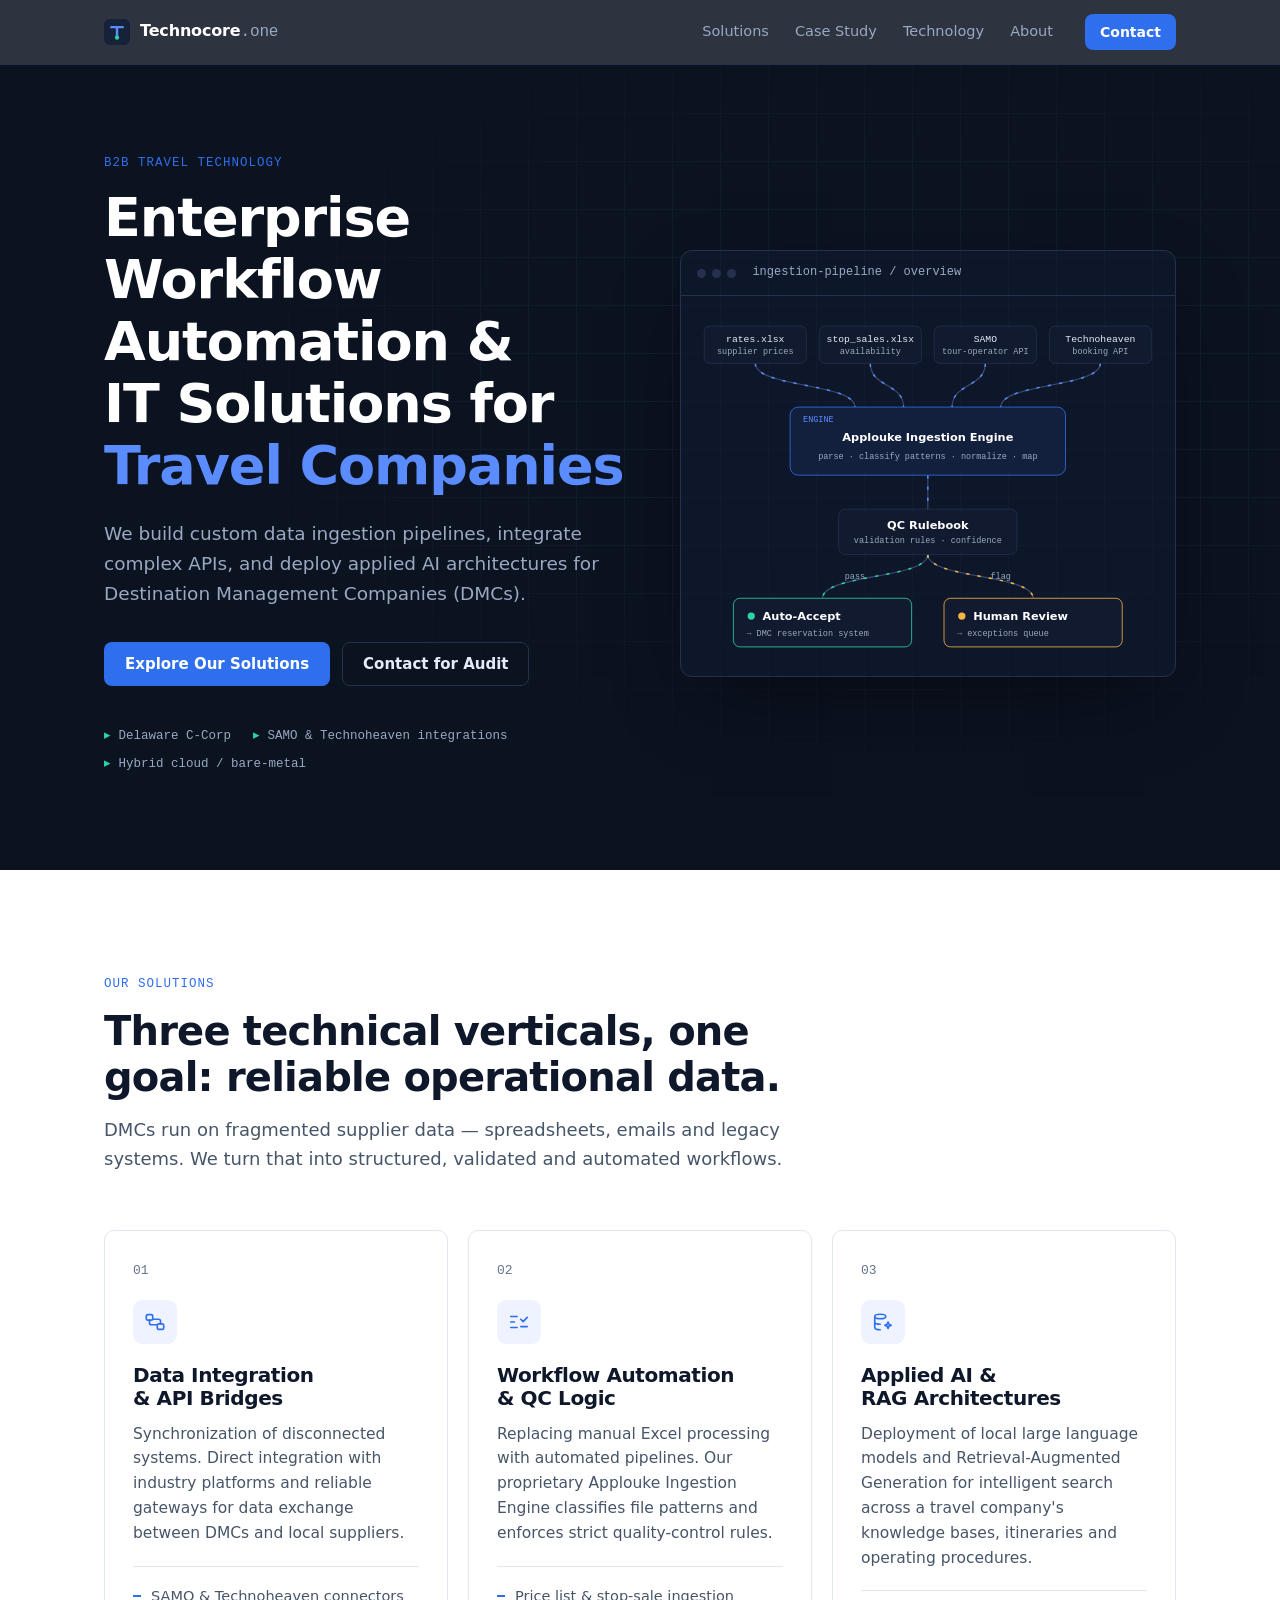
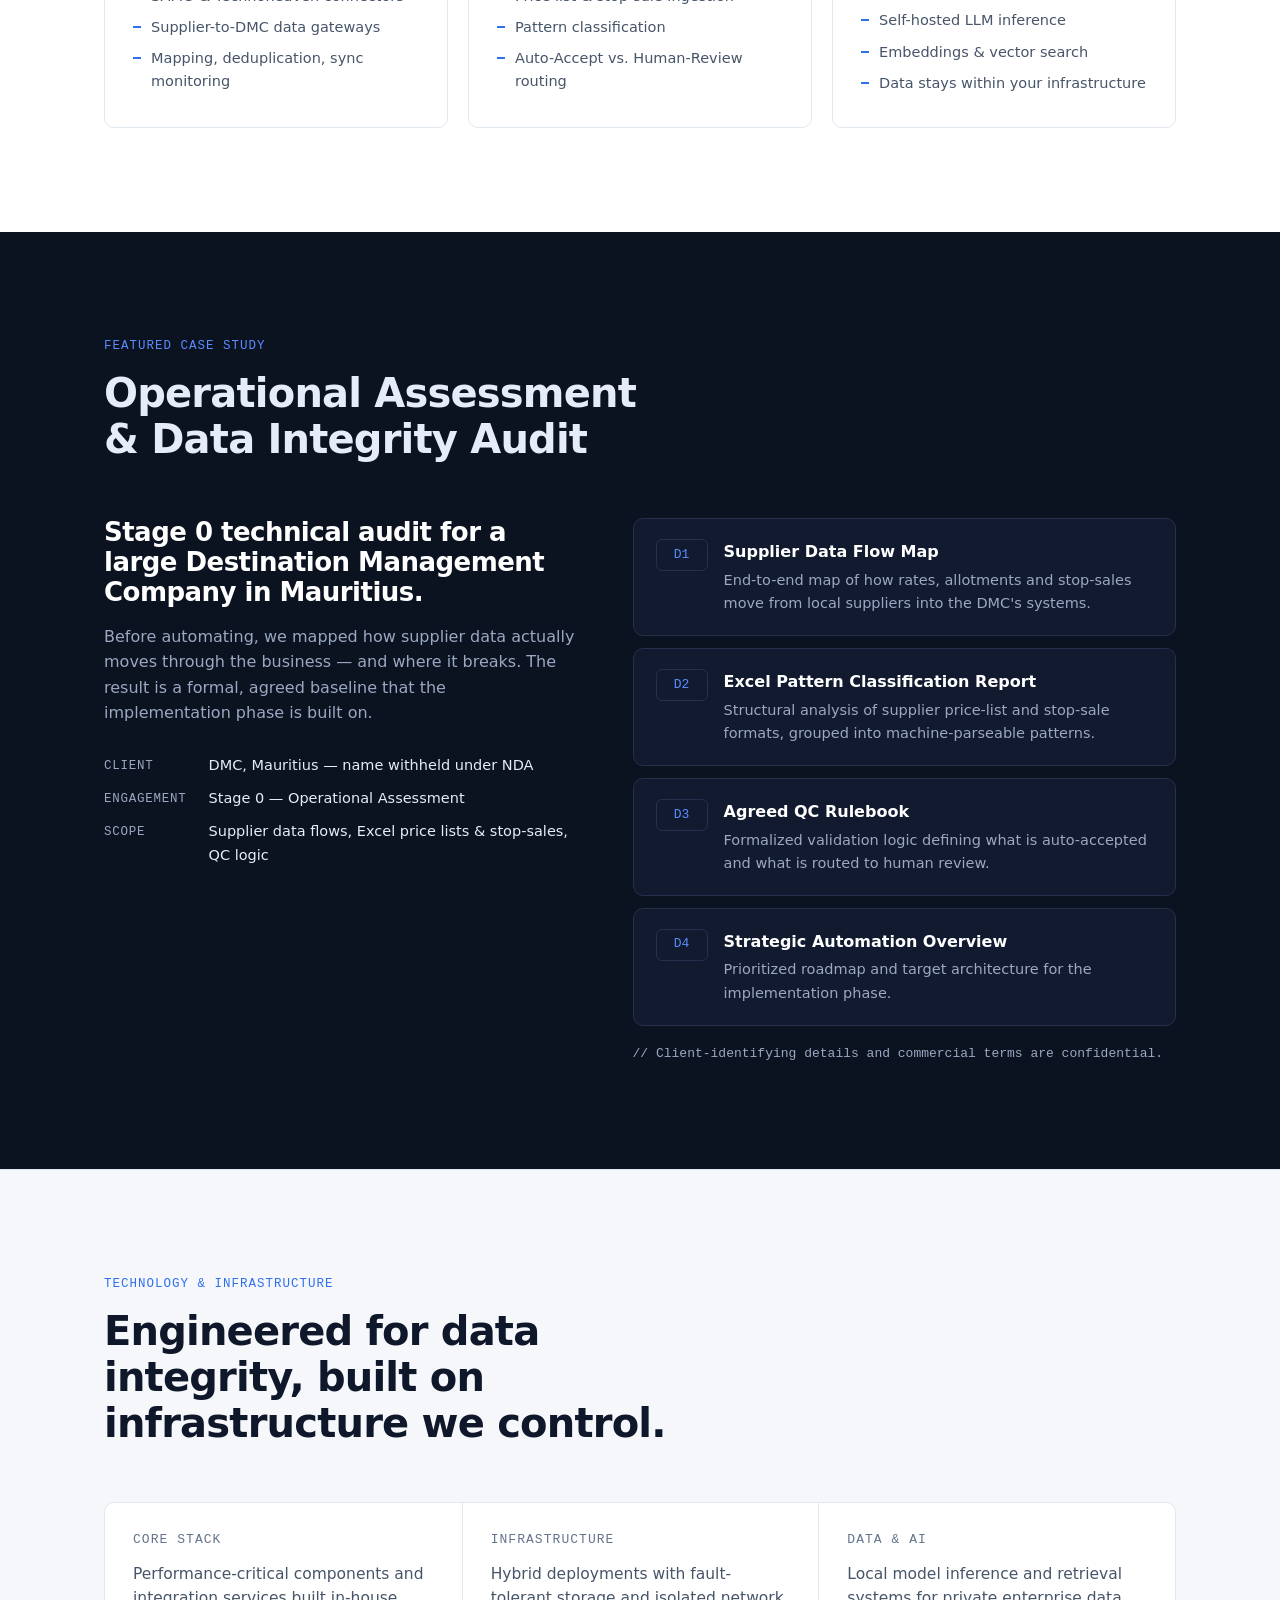
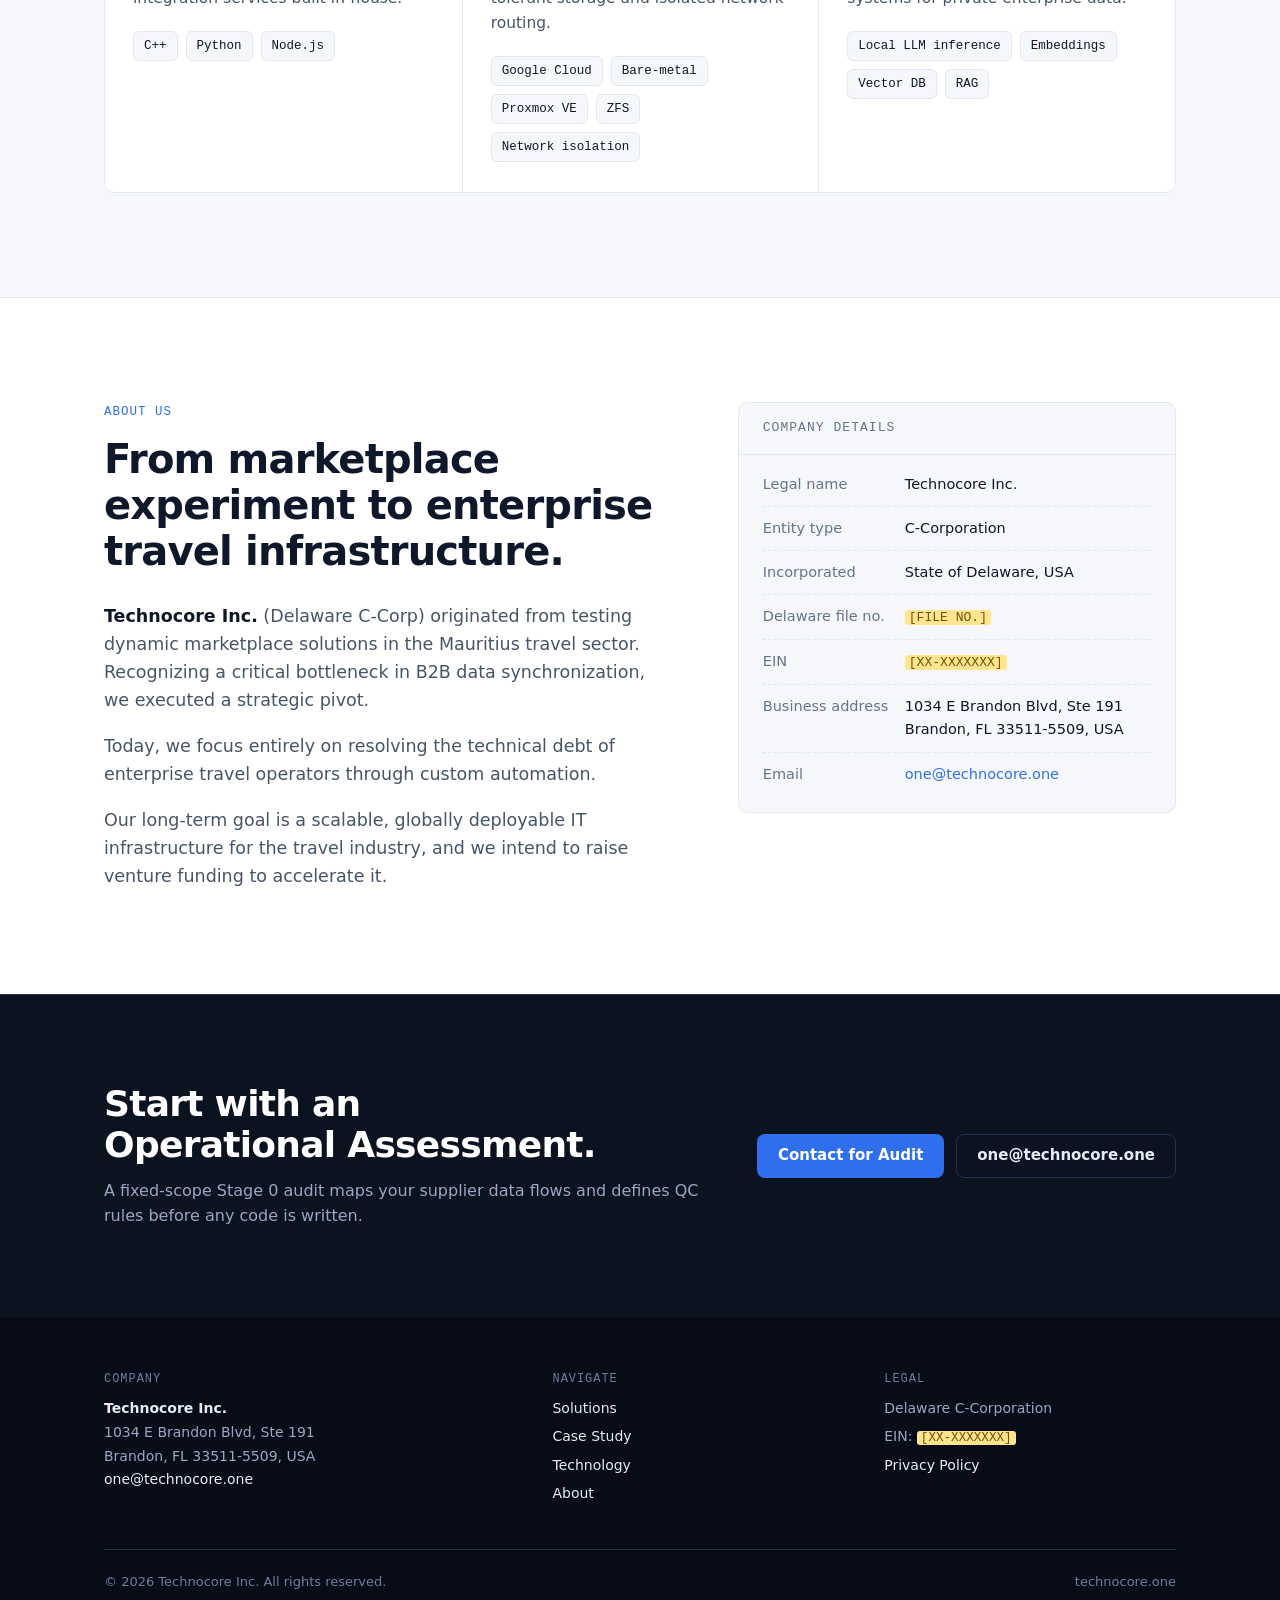
==== index.html @ 54db0563 "Initial static site for technocore.one One-page B2B landing (hero, solutions, case study, technology" ====
<!doctype html>
<html lang="en">
<head>
  <meta charset="utf-8">
  <meta name="viewport" content="width=device-width, initial-scale=1">
  <title>Technocore — Workflow Automation &amp; IT Solutions for Travel Companies</title>
  <meta name="description" content="Technocore Inc. builds data ingestion pipelines, API integrations and applied AI systems for Destination Management Companies (DMCs).">
  <link rel="canonical" href="https://technocore.one/">
  <link rel="icon" href="favicon.svg" type="image/svg+xml">
  <meta name="theme-color" content="#0B1220">
  <meta property="og:type" content="website">
  <meta property="og:url" content="https://technocore.one/">
  <meta property="og:title" content="Technocore — Workflow Automation & IT Solutions for Travel Companies">
  <meta property="og:description" content="Data ingestion pipelines, API integrations and applied AI for Destination Management Companies.">
  <link rel="stylesheet" href="styles.css">
  <script type="application/ld+json">
  {
    "@context": "https://schema.org",
    "@type": "Organization",
    "name": "Technocore Inc.",
    "url": "https://technocore.one/",
    "email": "one@technocore.one",
    "description": "Enterprise workflow automation and IT solutions for travel companies.",
    "address": {
      "@type": "PostalAddress",
      "streetAddress": "1034 E Brandon Blvd, Ste 191",
      "addressLocality": "Brandon",
      "addressRegion": "FL",
      "postalCode": "33511-5509",
      "addressCountry": "US"
    }
  }
  </script>
</head>
<body>

<header class="site-header">
  <div class="wrap">
    <a class="brand" href="#top" aria-label="Technocore — home">
      <svg viewBox="0 0 32 32" aria-hidden="true"><rect width="32" height="32" rx="7" fill="#16213A"/><path d="M9 10h14M16 10v13" stroke="#5B8CFF" stroke-width="3" stroke-linecap="round"/><circle cx="16" cy="23" r="2.6" fill="#2BD4A4"/></svg>
      <b>Technocore<span>.one</span></b>
    </a>
    <nav class="nav" aria-label="Primary">
      <a href="#solutions">Solutions</a>
      <a href="#case-study">Case Study</a>
      <a href="#technology">Technology</a>
      <a href="#about">About</a>
    </nav>
    <a class="btn btn--primary btn--sm" href="#contact">Contact</a>
  </div>
</header>

<main id="top">

  <!-- 1. Hero -->
  <section class="hero">
    <div class="wrap">
      <div>
        <div class="eyebrow">B2B Travel Technology</div>
        <h1>Enterprise Workflow Automation &amp; IT&nbsp;Solutions for <em>Travel&nbsp;Companies</em></h1>
        <p class="lead">We build custom data ingestion pipelines, integrate complex APIs, and deploy applied AI architectures for Destination Management Companies (DMCs).</p>
        <div class="actions">
          <a class="btn btn--primary" href="#solutions">Explore Our Solutions</a>
          <a class="btn btn--ghost" href="#contact">Contact for Audit</a>
        </div>
        <div class="meta">
          <span>Delaware C-Corp</span>
          <span>SAMO &amp; Technoheaven integrations</span>
          <span>Hybrid cloud / bare-metal</span>
        </div>
      </div>

      <div class="visual panel">
        <div class="panel-bar"><i></i><i></i><i></i><span>ingestion-pipeline / overview</span></div>
        <svg class="flow" viewBox="0 0 560 420" role="img" aria-labelledby="flow-title flow-desc">
          <title id="flow-title">Data ingestion pipeline</title>
          <desc id="flow-desc">Supplier Excel files and tour-operator APIs flow into the Applouke Ingestion Engine, then through a QC rulebook that routes each record either to automatic acceptance or to human review.</desc>

          <!-- edges -->
          <g>
            <path class="edge" d="M67 56 C67 86 190 80 190 110"/>
            <path class="edge" d="M209 56 C209 86 250 80 250 110"/>
            <path class="edge" d="M351 56 C351 86 310 80 310 110"/>
            <path class="edge" d="M493 56 C493 86 370 80 370 110"/>
            <path class="edge" d="M280 194 L280 236"/>
            <path class="edge" d="M280 292 C280 322 150 316 150 346"/>
            <path class="edge" d="M280 292 C280 322 410 316 410 346"/>
          </g>
          <g aria-hidden="true">
            <path class="pulse pulse--in" d="M67 56 C67 86 190 80 190 110"/>
            <path class="pulse pulse--in" d="M209 56 C209 86 250 80 250 110"/>
            <path class="pulse pulse--in" d="M351 56 C351 86 310 80 310 110"/>
            <path class="pulse pulse--in" d="M493 56 C493 86 370 80 370 110"/>
            <path class="pulse pulse--in" d="M280 194 L280 236"/>
            <path class="pulse pulse--ok" d="M280 292 C280 322 150 316 150 346"/>
            <path class="pulse pulse--warn" d="M280 292 C280 322 410 316 410 346"/>
          </g>

          <!-- sources -->
          <g>
            <rect class="node" x="4" y="10" width="126" height="46" rx="7"/>
            <text class="lbl" x="67" y="30" text-anchor="middle">rates.xlsx</text>
            <text class="sub" x="67" y="45" text-anchor="middle">supplier prices</text>

            <rect class="node" x="146" y="10" width="126" height="46" rx="7"/>
            <text class="lbl" x="209" y="30" text-anchor="middle">stop_sales.xlsx</text>
            <text class="sub" x="209" y="45" text-anchor="middle">availability</text>

            <rect class="node" x="288" y="10" width="126" height="46" rx="7"/>
            <text class="lbl" x="351" y="30" text-anchor="middle">SAMO</text>
            <text class="sub" x="351" y="45" text-anchor="middle">tour-operator API</text>

            <rect class="node" x="430" y="10" width="126" height="46" rx="7"/>
            <text class="lbl" x="493" y="30" text-anchor="middle">Technoheaven</text>
            <text class="sub" x="493" y="45" text-anchor="middle">booking API</text>
          </g>

          <!-- engine -->
          <rect class="node node--core" x="110" y="110" width="340" height="84" rx="10"/>
          <text class="sub" x="126" y="128" fill="#5B8CFF" style="fill:#5B8CFF">ENGINE</text>
          <text class="ttl" x="280" y="152" text-anchor="middle">Applouke Ingestion Engine</text>
          <text class="sub" x="280" y="174" text-anchor="middle">parse · classify patterns · normalize · map</text>

          <!-- QC -->
          <rect class="node" x="170" y="236" width="220" height="56" rx="8"/>
          <text class="ttl" x="280" y="260" text-anchor="middle">QC Rulebook</text>
          <text class="sub" x="280" y="278" text-anchor="middle">validation rules · confidence</text>

          <text class="sub" x="190" y="322" text-anchor="middle">pass</text>
          <text class="sub" x="370" y="322" text-anchor="middle">flag</text>

          <!-- outcomes -->
          <rect class="node" x="40" y="346" width="220" height="60" rx="8" style="stroke:#2BD4A4"/>
          <circle cx="62" cy="368" r="4.5" fill="#2BD4A4"/>
          <text class="ttl" x="76" y="373">Auto-Accept</text>
          <text class="sub" x="56" y="393">→ DMC reservation system</text>

          <rect class="node" x="300" y="346" width="220" height="60" rx="8" style="stroke:#F5B544"/>
          <circle cx="322" cy="368" r="4.5" fill="#F5B544"/>
          <text class="ttl" x="336" y="373">Human Review</text>
          <text class="sub" x="316" y="393">→ exceptions queue</text>
        </svg>
      </div>
    </div>
  </section>

  <!-- 2. Solutions -->
  <section class="section" id="solutions">
    <div class="wrap">
      <div class="section-head">
        <div class="eyebrow">Our Solutions</div>
        <h2>Three technical verticals, one goal: reliable operational data.</h2>
        <p>DMCs run on fragmented supplier data — spreadsheets, emails and legacy systems. We turn that into structured, validated and automated workflows.</p>
      </div>

      <div class="cards">
        <article class="card">
          <div class="num">01</div>
          <div class="icon" aria-hidden="true">
            <svg viewBox="0 0 24 24" fill="none" stroke="currentColor" stroke-width="1.8" stroke-linecap="round" stroke-linejoin="round"><rect x="2.5" y="4" width="7" height="6" rx="1.5"/><rect x="14.5" y="14" width="7" height="6" rx="1.5"/><path d="M6 10v3a2 2 0 0 0 2 2h6.5M18 14v-3a2 2 0 0 0-2-2H9.5"/></svg>
          </div>
          <h3>Data Integration &amp; API Bridges</h3>
          <p>Synchronization of disconnected systems. Direct integration with industry platforms and reliable gateways for data exchange between DMCs and local suppliers.</p>
          <ul>
            <li>SAMO &amp; Technoheaven connectors</li>
            <li>Supplier-to-DMC data gateways</li>
            <li>Mapping, deduplication, sync monitoring</li>
          </ul>
        </article>

        <article class="card">
          <div class="num">02</div>
          <div class="icon" aria-hidden="true">
            <svg viewBox="0 0 24 24" fill="none" stroke="currentColor" stroke-width="1.8" stroke-linecap="round" stroke-linejoin="round"><path d="M3 6h7M3 12h4M3 18h7"/><path d="M14 9l2.5 2.5L21 7"/><path d="M14 17h7"/></svg>
          </div>
          <h3>Workflow Automation &amp; QC Logic</h3>
          <p>Replacing manual Excel processing with automated pipelines. Our proprietary Applouke Ingestion Engine classifies file patterns and enforces strict quality-control rules.</p>
          <ul>
            <li>Price list &amp; stop-sale ingestion</li>
            <li>Pattern classification</li>
            <li>Auto-Accept vs. Human-Review routing</li>
          </ul>
        </article>

        <article class="card">
          <div class="num">03</div>
          <div class="icon" aria-hidden="true">
            <svg viewBox="0 0 24 24" fill="none" stroke="currentColor" stroke-width="1.8" stroke-linecap="round" stroke-linejoin="round"><ellipse cx="9" cy="6" rx="6" ry="2.5"/><path d="M3 6v6c0 1.4 2.7 2.5 6 2.5M3 12v6c0 1.4 2.7 2.5 6 2.5"/><path d="M17.5 12l1 2.5 2.5 1-2.5 1-1 2.5-1-2.5-2.5-1 2.5-1z"/></svg>
          </div>
          <h3>Applied AI &amp; RAG Architectures</h3>
          <p>Deployment of local large language models and Retrieval-Augmented Generation for intelligent search across a travel company's knowledge bases, itineraries and operating procedures.</p>
          <ul>
            <li>Self-hosted LLM inference</li>
            <li>Embeddings &amp; vector search</li>
            <li>Data stays within your infrastructure</li>
          </ul>
        </article>
      </div>
    </div>
  </section>

  <!-- 3. Case study -->
  <section class="section section--dark" id="case-study">
    <div class="wrap">
      <div class="section-head">
        <div class="eyebrow">Featured Case Study</div>
        <h2>Operational Assessment &amp; Data Integrity Audit</h2>
      </div>

      <div class="case">
        <div class="context">
          <h3>Stage 0 technical audit for a large Destination Management Company in Mauritius.</h3>
          <p>Before automating, we mapped how supplier data actually moves through the business — and where it breaks. The result is a formal, agreed baseline that the implementation phase is built on.</p>
          <dl class="facts">
            <dt>Client</dt><dd>DMC, Mauritius — name withheld under NDA</dd>
            <dt>Engagement</dt><dd>Stage 0 — Operational Assessment</dd>
            <dt>Scope</dt><dd>Supplier data flows, Excel price lists &amp; stop-sales, QC logic</dd>
          </dl>
        </div>

        <div>
          <ol class="deliverables">
            <li>
              <div class="id">D1</div>
              <strong>Supplier Data Flow Map</strong>
              <span>End-to-end map of how rates, allotments and stop-sales move from local suppliers into the DMC's systems.</span>
            </li>
            <li>
              <div class="id">D2</div>
              <strong>Excel Pattern Classification Report</strong>
              <span>Structural analysis of supplier price-list and stop-sale formats, grouped into machine-parseable patterns.</span>
            </li>
            <li>
              <div class="id">D3</div>
              <strong>Agreed QC Rulebook</strong>
              <span>Formalized validation logic defining what is auto-accepted and what is routed to human review.</span>
            </li>
            <li>
              <div class="id">D4</div>
              <strong>Strategic Automation Overview</strong>
              <span>Prioritized roadmap and target architecture for the implementation phase.</span>
            </li>
          </ol>
          <p class="case-note">// Client-identifying details and commercial terms are confidential.</p>
        </div>
      </div>
    </div>
  </section>

  <!-- 4. Technology -->
  <section class="section section--alt" id="technology">
    <div class="wrap">
      <div class="section-head">
        <div class="eyebrow">Technology &amp; Infrastructure</div>
        <h2>Engineered for data integrity, built on infrastructure we control.</h2>
      </div>

      <div class="stack">
        <div>
          <h3>Core Stack</h3>
          <p>Performance-critical components and integration services built in-house.</p>
          <div class="chips"><span class="chip">C++</span><span class="chip">Python</span><span class="chip">Node.js</span></div>
        </div>
        <div>
          <h3>Infrastructure</h3>
          <p>Hybrid deployments with fault-tolerant storage and isolated network routing.</p>
          <div class="chips"><span class="chip">Google Cloud</span><span class="chip">Bare-metal</span><span class="chip">Proxmox VE</span><span class="chip">ZFS</span><span class="chip">Network isolation</span></div>
        </div>
        <div>
          <h3>Data &amp; AI</h3>
          <p>Local model inference and retrieval systems for private enterprise data.</p>
          <div class="chips"><span class="chip">Local LLM inference</span><span class="chip">Embeddings</span><span class="chip">Vector DB</span><span class="chip">RAG</span></div>
        </div>
      </div>
    </div>
  </section>

  <!-- 5. About -->
  <section class="section" id="about">
    <div class="wrap about">
      <div class="text">
        <div class="eyebrow">About Us</div>
        <h2 style="font-size:clamp(28px,3.4vw,40px);margin-bottom:28px">From marketplace experiment to enterprise travel infrastructure.</h2>
        <p><strong>Technocore Inc.</strong> (Delaware C-Corp) originated from testing dynamic marketplace solutions in the Mauritius travel sector. Recognizing a critical bottleneck in B2B data synchronization, we executed a strategic pivot.</p>
        <p>Today, we focus entirely on resolving the technical debt of enterprise travel operators through custom automation.</p>
        <p>Our long-term goal is a scalable, globally deployable IT infrastructure for the travel industry, and we intend to raise venture funding to accelerate it.</p>
      </div>

      <aside class="entity" aria-label="Company details">
        <h3>Company details</h3>
        <dl>
          <div><dt>Legal name</dt><dd>Technocore Inc.</dd></div>
          <div><dt>Entity type</dt><dd>C-Corporation</dd></div>
          <div><dt>Incorporated</dt><dd>State of Delaware, USA</dd></div>
          <!-- TODO: fill in real values before publishing -->
          <div><dt>Delaware file no.</dt><dd><span class="todo">[FILE&nbsp;NO.]</span></dd></div>
          <div><dt>EIN</dt><dd><span class="todo">[XX-XXXXXXX]</span></dd></div>
          <div><dt>Business address</dt><dd>1034 E Brandon Blvd, Ste 191<br>Brandon, FL 33511-5509, USA</dd></div>
          <div><dt>Email</dt><dd><a href="mailto:one@technocore.one">one@technocore.one</a></dd></div>
        </dl>
      </aside>
    </div>
  </section>

  <!-- Contact -->
  <section class="contact" id="contact">
    <div class="wrap">
      <div>
        <h2>Start with an Operational Assessment.</h2>
        <p>A fixed-scope Stage 0 audit maps your supplier data flows and defines QC rules before any code is written.</p>
      </div>
      <div class="actions">
        <a class="btn btn--primary" href="mailto:one@technocore.one?subject=Operational%20Assessment%20Request">Contact for Audit</a>
        <a class="btn btn--ghost" href="mailto:one@technocore.one">one@technocore.one</a>
      </div>
    </div>
  </section>
</main>

<footer class="site-footer">
  <div class="wrap">
    <div class="grid">
      <div>
        <h4>Company</h4>
        <address>
          <strong>Technocore Inc.</strong><br>
          1034 E Brandon Blvd, Ste 191<br>
          Brandon, FL 33511-5509, USA<br>
          <a href="mailto:one@technocore.one">one@technocore.one</a>
        </address>
      </div>
      <div>
        <h4>Navigate</h4>
        <ul>
          <li><a href="#solutions">Solutions</a></li>
          <li><a href="#case-study">Case Study</a></li>
          <li><a href="#technology">Technology</a></li>
          <li><a href="#about">About</a></li>
        </ul>
      </div>
      <div>
        <h4>Legal</h4>
        <ul>
          <li>Delaware C-Corporation</li>
          <li>EIN: <span class="todo">[XX-XXXXXXX]</span></li>
          <li><a href="privacy.html">Privacy Policy</a></li>
        </ul>
      </div>
    </div>
    <div class="legal">
      <span>© 2026 Technocore Inc. All rights reserved.</span>
      <span>technocore.one</span>
    </div>
  </div>
</footer>

</body>
</html>
---- styles.css ----
/* Technocore — static landing styles. No external dependencies. */

:root {
  --ink: #0B1220;
  --ink-2: #111A2E;
  --ink-3: #1A2540;
  --line-dark: #24304D;
  --text: #0F172A;
  --text-2: #475569;
  --text-3: #64748B;
  --text-inv: #E6ECF7;
  --text-inv-2: #9AA8C2;
  --bg: #FFFFFF;
  --bg-2: #F5F7FB;
  --line: #E2E8F0;
  --accent: #2F6FED;
  --accent-2: #5B8CFF;
  --ok: #2BD4A4;
  --warn: #F5B544;

  --sans: Inter, ui-sans-serif, system-ui, -apple-system, "Segoe UI", Roboto, "Helvetica Neue", Arial, sans-serif;
  --mono: ui-monospace, "SF Mono", "JetBrains Mono", Menlo, Consolas, "Liberation Mono", monospace;

  --wrap: 1120px;
  --gutter: 24px;
  --radius: 10px;
}

*, *::before, *::after { box-sizing: border-box; }
html { scroll-behavior: smooth; -webkit-text-size-adjust: 100%; }
body {
  margin: 0;
  font-family: var(--sans);
  font-size: 16px;
  line-height: 1.6;
  color: var(--text);
  background: var(--bg);
  -webkit-font-smoothing: antialiased;
}
img, svg { display: block; max-width: 100%; }
a { color: var(--accent); text-decoration: none; }
a:hover { text-decoration: underline; }
h1, h2, h3 { line-height: 1.15; margin: 0; letter-spacing: -0.02em; text-wrap: balance; }
p { margin: 0; }
:focus-visible { outline: 2px solid var(--accent-2); outline-offset: 3px; border-radius: 4px; }

.wrap { max-width: var(--wrap); margin: 0 auto; padding: 0 var(--gutter); }
section[id] { scroll-margin-top: 72px; }

.eyebrow {
  font-family: var(--mono);
  font-size: 12.5px;
  letter-spacing: 0.08em;
  text-transform: uppercase;
  color: var(--accent);
  margin-bottom: 14px;
}
.section { padding: 104px 0; }
.section--alt { background: var(--bg-2); border-top: 1px solid var(--line); border-bottom: 1px solid var(--line); }
.section--dark { background: var(--ink); color: var(--text-inv); }
.section--dark .eyebrow { color: var(--accent-2); }
.section-head { max-width: 720px; margin-bottom: 56px; }
.section-head h2 { font-size: clamp(28px, 3.4vw, 40px); }
.section-head p { margin-top: 16px; font-size: 18px; color: var(--text-2); }
.section--dark .section-head p { color: var(--text-inv-2); }

/* ---------- Header ---------- */
.site-header {
  position: sticky; top: 0; z-index: 50;
  background: rgba(11, 18, 32, 0.86);
  backdrop-filter: saturate(140%) blur(10px);
  -webkit-backdrop-filter: saturate(140%) blur(10px);
  border-bottom: 1px solid var(--line-dark);
}
.site-header .wrap { display: flex; align-items: center; gap: 32px; height: 64px; }
.brand { display: flex; align-items: center; gap: 10px; color: #fff; font-weight: 650; letter-spacing: -0.01em; }
.brand:hover { text-decoration: none; }
.brand svg { width: 26px; height: 26px; }
.brand b { font-weight: 650; }
.brand span { font-family: var(--mono); font-weight: 500; color: var(--text-inv-2); }
.nav { display: flex; gap: 26px; margin-left: auto; }
.nav a { color: var(--text-inv-2); font-size: 14.5px; }
.nav a:hover { color: #fff; text-decoration: none; }

.btn {
  display: inline-flex; align-items: center; justify-content: center; gap: 8px;
  height: 44px; padding: 0 20px;
  font: 600 15px/1 var(--sans);
  border-radius: 8px; border: 1px solid transparent;
  cursor: pointer; white-space: nowrap;
  transition: background-color .15s, border-color .15s, color .15s;
}
.btn:hover { text-decoration: none; }
.btn--primary { background: var(--accent); color: #fff; }
.btn--primary:hover { background: #255DD0; }
.btn--ghost { border-color: var(--line-dark); color: var(--text-inv); }
.btn--ghost:hover { border-color: var(--accent-2); color: #fff; }
.btn--sm { height: 36px; padding: 0 14px; font-size: 14px; }

/* ---------- Hero ---------- */
.hero {
  position: relative; overflow: hidden;
  background: var(--ink); color: var(--text-inv);
  padding: 88px 0 96px;
}
.hero::before {
  content: ""; position: absolute; inset: 0; pointer-events: none;
  background-image:
    linear-gradient(var(--line-dark) 1px, transparent 1px),
    linear-gradient(90deg, var(--line-dark) 1px, transparent 1px);
  background-size: 48px 48px;
  opacity: .35;
  mask-image: radial-gradient(ellipse 80% 70% at 70% 40%, #000 30%, transparent 75%);
  -webkit-mask-image: radial-gradient(ellipse 80% 70% at 70% 40%, #000 30%, transparent 75%);
}
.hero .wrap { position: relative; display: grid; grid-template-columns: 1.05fr 1fr; gap: 56px; align-items: center; }
.hero h1 { font-size: clamp(34px, 4.6vw, 54px); font-weight: 700; color: #fff; }
.hero h1 em { font-style: normal; color: var(--accent-2); }
.hero .lead { margin-top: 22px; font-size: 18.5px; color: var(--text-inv-2); max-width: 560px; }
.hero .actions { display: flex; flex-wrap: wrap; gap: 12px; margin-top: 34px; }
.hero .meta {
  margin-top: 40px; display: flex; flex-wrap: wrap; gap: 8px 22px;
  font-family: var(--mono); font-size: 12.5px; color: var(--text-inv-2);
}
.hero .meta span::before { content: "▸ "; color: var(--ok); }

.flow { width: 100%; height: auto; }
.flow .node { fill: var(--ink-2); stroke: var(--line-dark); }
.flow .node--core { fill: #13203D; stroke: var(--accent); }
.flow .lbl { font-family: var(--mono); font-size: 12px; fill: var(--text-inv); }
.flow .sub { font-family: var(--mono); font-size: 10.5px; fill: var(--text-inv-2); }
.flow .ttl { font-family: var(--sans); font-size: 14px; font-weight: 650; fill: #fff; }
.flow .edge { fill: none; stroke: #3A4A70; stroke-width: 1.5; }
.flow .pulse { fill: none; stroke-width: 1.8; stroke-dasharray: 4 10; animation: flow 1.6s linear infinite; }
.flow .pulse--in { stroke: var(--accent-2); }
.flow .pulse--ok { stroke: var(--ok); }
.flow .pulse--warn { stroke: var(--warn); }
@keyframes flow { to { stroke-dashoffset: -28; } }
@media (prefers-reduced-motion: reduce) {
  html { scroll-behavior: auto; }
  .flow .pulse { animation: none; }
}

/* ---------- Solutions ---------- */
.cards { display: grid; grid-template-columns: repeat(3, 1fr); gap: 20px; }
.card {
  background: var(--bg); border: 1px solid var(--line); border-radius: var(--radius);
  padding: 30px 28px 32px; display: flex; flex-direction: column;
}
.card .num { font-family: var(--mono); font-size: 13px; color: var(--text-3); }
.card .icon {
  width: 44px; height: 44px; border-radius: 9px; margin: 18px 0 20px;
  display: grid; place-items: center; background: #EEF3FF; color: var(--accent);
}
.card .icon svg { width: 22px; height: 22px; }
.card h3 { font-size: 20px; }
.card p { margin-top: 12px; color: var(--text-2); font-size: 15.5px; }
.card ul { list-style: none; margin: 20px 0 0; padding: 18px 0 0; border-top: 1px solid var(--line); display: grid; gap: 8px; }
.card li { font-size: 14.5px; color: var(--text-2); padding-left: 18px; position: relative; }
.card li::before { content: ""; position: absolute; left: 0; top: 10px; width: 8px; height: 2px; background: var(--accent); }

/* ---------- Case study ---------- */
.case { display: grid; grid-template-columns: 1fr 1.15fr; gap: 56px; align-items: start; }
.case .context h3 { font-size: 26px; color: #fff; }
.case .context p { margin-top: 16px; color: var(--text-inv-2); }
.facts { margin: 28px 0 0; display: grid; grid-template-columns: auto 1fr; gap: 10px 22px; font-size: 14.5px; }
.facts dt { font-family: var(--mono); font-size: 12.5px; color: var(--text-inv-2); text-transform: uppercase; letter-spacing: .06em; padding-top: 2px; }
.facts dd { margin: 0; color: var(--text-inv); }
.deliverables { list-style: none; margin: 0; padding: 0; display: grid; gap: 12px; }
.deliverables li {
  display: grid; grid-template-columns: 52px 1fr; gap: 4px 16px;
  background: var(--ink-2); border: 1px solid var(--line-dark); border-radius: var(--radius);
  padding: 20px 22px;
}
.deliverables .id {
  grid-row: span 2; font-family: var(--mono); font-size: 13px; color: var(--accent-2);
  border: 1px solid var(--line-dark); border-radius: 6px; height: 32px; display: grid; place-items: center;
}
.deliverables strong { color: #fff; font-weight: 600; }
.deliverables span { color: var(--text-inv-2); font-size: 14.5px; }
.case-note { margin-top: 18px; font-size: 13px; color: var(--text-inv-2); font-family: var(--mono); }

/* ---------- Technology ---------- */
.stack { display: grid; grid-template-columns: repeat(3, 1fr); gap: 0; border: 1px solid var(--line); border-radius: var(--radius); background: var(--bg); }
.stack > div { padding: 30px 28px; }
.stack > div + div { border-left: 1px solid var(--line); }
.stack h3 { font-size: 13px; font-family: var(--mono); font-weight: 500; text-transform: uppercase; letter-spacing: .08em; color: var(--text-3); }
.stack p { margin-top: 14px; color: var(--text-2); font-size: 15.5px; }
.chips { display: flex; flex-wrap: wrap; gap: 8px; margin-top: 20px; }
.chip {
  font-family: var(--mono); font-size: 12.5px; color: var(--text);
  background: var(--bg-2); border: 1px solid var(--line); border-radius: 6px; padding: 4px 10px;
}

/* ---------- About ---------- */
.about { display: grid; grid-template-columns: 1.3fr 1fr; gap: 64px; align-items: start; }
.about .text p { font-size: 17.5px; color: var(--text-2); }
.about .text p + p { margin-top: 18px; }
.about .text strong { color: var(--text); font-weight: 600; }
.entity { border: 1px solid var(--line); border-radius: var(--radius); background: var(--bg-2); }
.entity h3 { font-size: 13px; font-family: var(--mono); font-weight: 500; text-transform: uppercase; letter-spacing: .08em; color: var(--text-3); padding: 18px 24px; border-bottom: 1px solid var(--line); }
.entity dl { margin: 0; padding: 8px 24px 16px; }
.entity dl > div { display: grid; grid-template-columns: 130px 1fr; gap: 12px; padding: 10px 0; border-bottom: 1px dashed var(--line); font-size: 14.5px; }
.entity dl > div:last-child { border-bottom: 0; }
.entity dt { color: var(--text-3); }
.entity dd { margin: 0; color: var(--text); }

/* ---------- Contact ---------- */
.contact { background: var(--ink); color: var(--text-inv); padding: 88px 0; border-top: 1px solid var(--line-dark); }
.contact .wrap { display: flex; flex-wrap: wrap; align-items: center; justify-content: space-between; gap: 32px; }
.contact h2 { font-size: clamp(26px, 3vw, 36px); color: #fff; max-width: 620px; }
.contact p { margin-top: 12px; color: var(--text-inv-2); max-width: 620px; }
.contact .actions { display: flex; flex-wrap: wrap; gap: 12px; }

/* ---------- Footer ---------- */
.site-footer { background: #070C17; color: var(--text-inv-2); font-size: 14px; padding: 56px 0 40px; }
.site-footer .grid { display: grid; grid-template-columns: 1.4fr 1fr 1fr; gap: 40px; }
.site-footer h4 { margin: 0 0 12px; font: 500 12px/1 var(--mono); text-transform: uppercase; letter-spacing: .08em; color: #6F7E9C; }
.site-footer address { font-style: normal; line-height: 1.7; }
.site-footer address strong { color: var(--text-inv); font-weight: 600; }
.site-footer a { color: var(--text-inv); }
.site-footer ul { list-style: none; margin: 0; padding: 0; display: grid; gap: 6px; }
.site-footer .legal { margin-top: 44px; padding-top: 22px; border-top: 1px solid var(--line-dark); display: flex; flex-wrap: wrap; justify-content: space-between; gap: 12px; font-size: 13px; color: #6F7E9C; }

/* ---------- Prose page (privacy) ---------- */
.prose { max-width: 760px; padding: 72px var(--gutter) 96px; margin: 0 auto; }
.prose h1 { font-size: 36px; }
.prose .updated { margin-top: 10px; color: var(--text-3); font-family: var(--mono); font-size: 13px; }
.prose h2 { font-size: 20px; margin-top: 40px; }
.prose p, .prose li { color: var(--text-2); margin-top: 12px; }
.prose ul { padding-left: 20px; margin: 0; }

/* ---------- Responsive ---------- */
@media (max-width: 960px) {
  .hero .wrap, .case, .about { grid-template-columns: 1fr; gap: 48px; }
  .hero .visual { max-width: 560px; }
  .cards, .stack { grid-template-columns: 1fr; }
  .stack > div + div { border-left: 0; border-top: 1px solid var(--line); }
  .site-footer .grid { grid-template-columns: 1fr 1fr; }
  .site-footer .grid > :first-child { grid-column: 1 / -1; }
}
@media (max-width: 760px) {
  :root { --gutter: 16px; }
  .nav { display: none; }
  .site-header .btn { margin-left: auto; }
  .section { padding: 72px 0; }
  .hero { padding: 56px 0 64px; }
  .section-head { margin-bottom: 36px; }
  .entity dl > div { grid-template-columns: 1fr; gap: 2px; }
  .site-footer .grid { grid-template-columns: 1fr; }
  .facts { grid-template-columns: 1fr; gap: 2px; }
  .facts dd { margin-bottom: 10px; }
}

/* ---------- Hero panel (window chrome around diagram) ---------- */
.panel { background: rgba(17, 26, 46, .7); border: 1px solid var(--line-dark); border-radius: 12px; box-shadow: 0 30px 80px -30px rgba(0,0,0,.6); }
.panel-bar { display: flex; align-items: center; gap: 6px; padding: 12px 16px; border-bottom: 1px solid var(--line-dark); font-family: var(--mono); font-size: 12px; color: var(--text-inv-2); }
.panel-bar i { width: 9px; height: 9px; border-radius: 50%; background: var(--line-dark); }
.panel-bar span { margin-left: 10px; }
.panel .flow { padding: 22px 20px 18px; }

/* Placeholder that must be replaced before publishing — deliberately loud. */
.todo { background: #FFE58F; color: #7A4F00; font-family: var(--mono); font-size: .9em; padding: 0 4px; border-radius: 3px; }
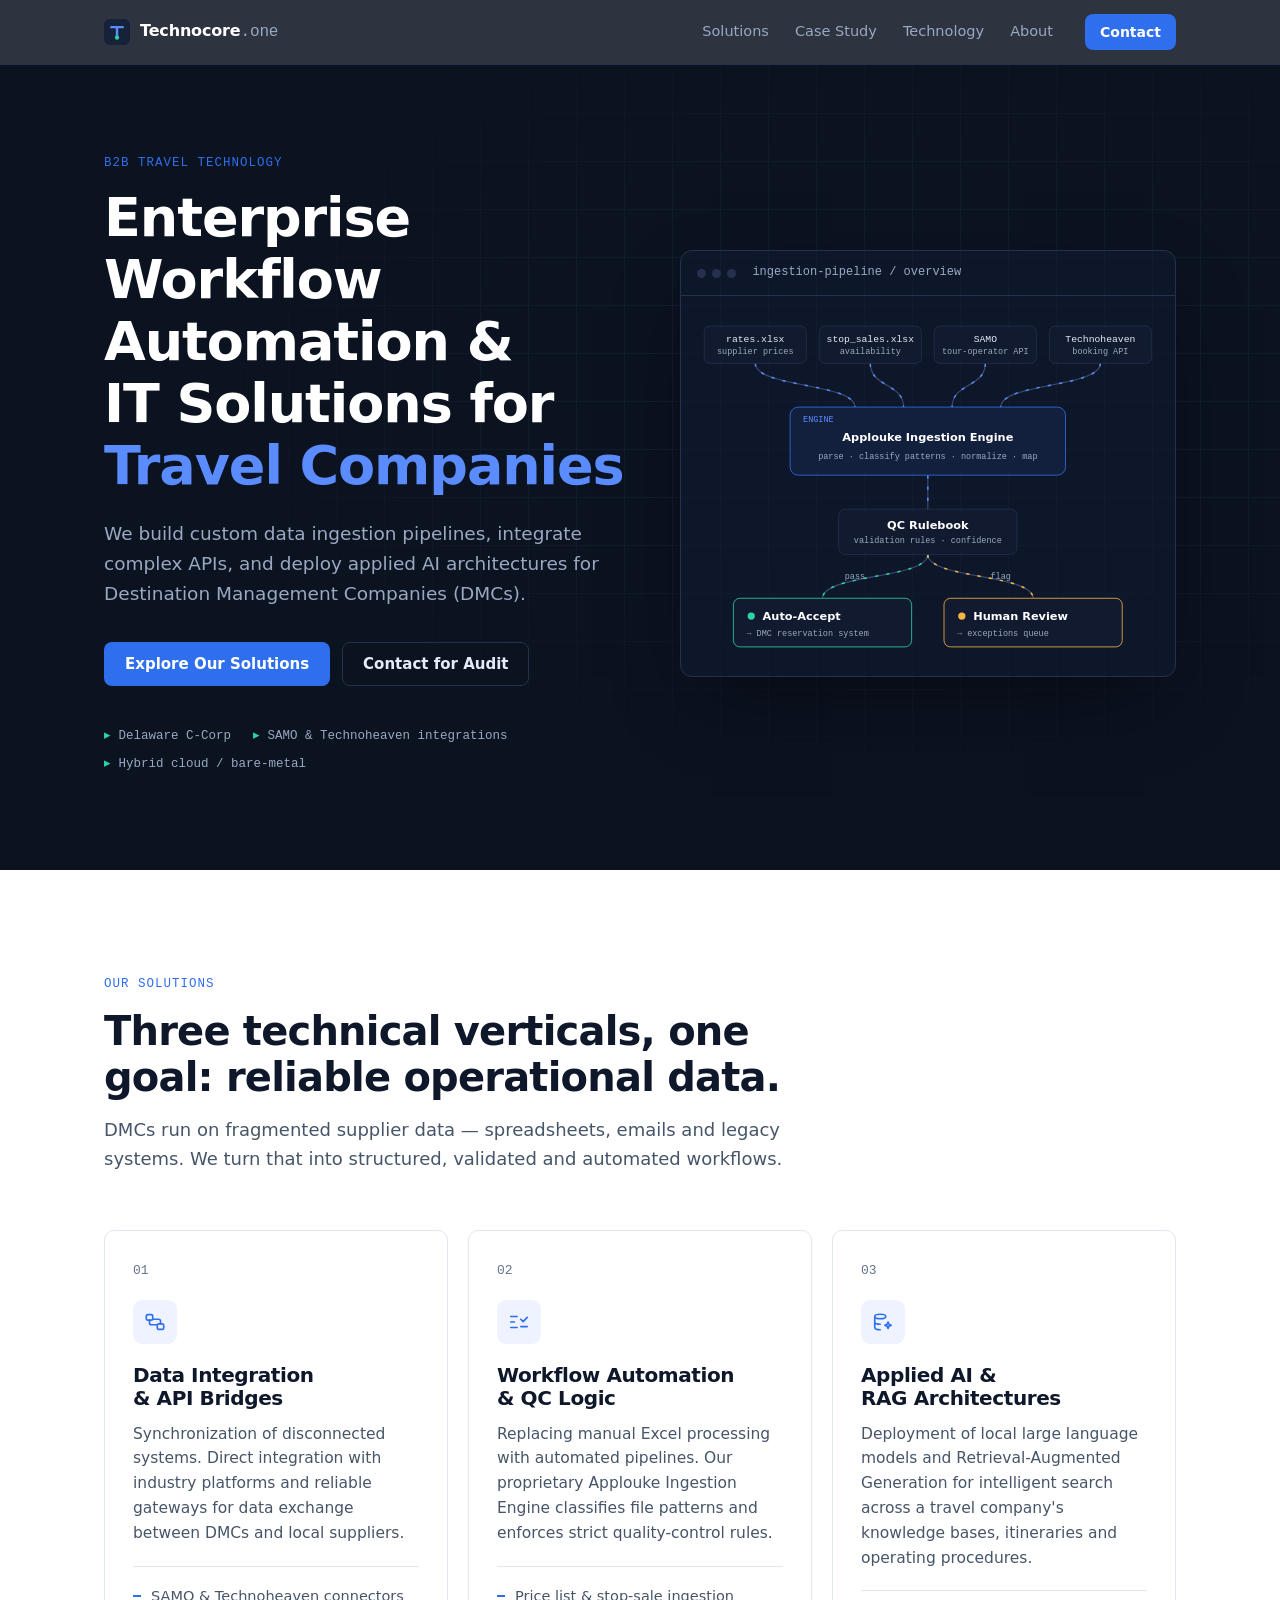
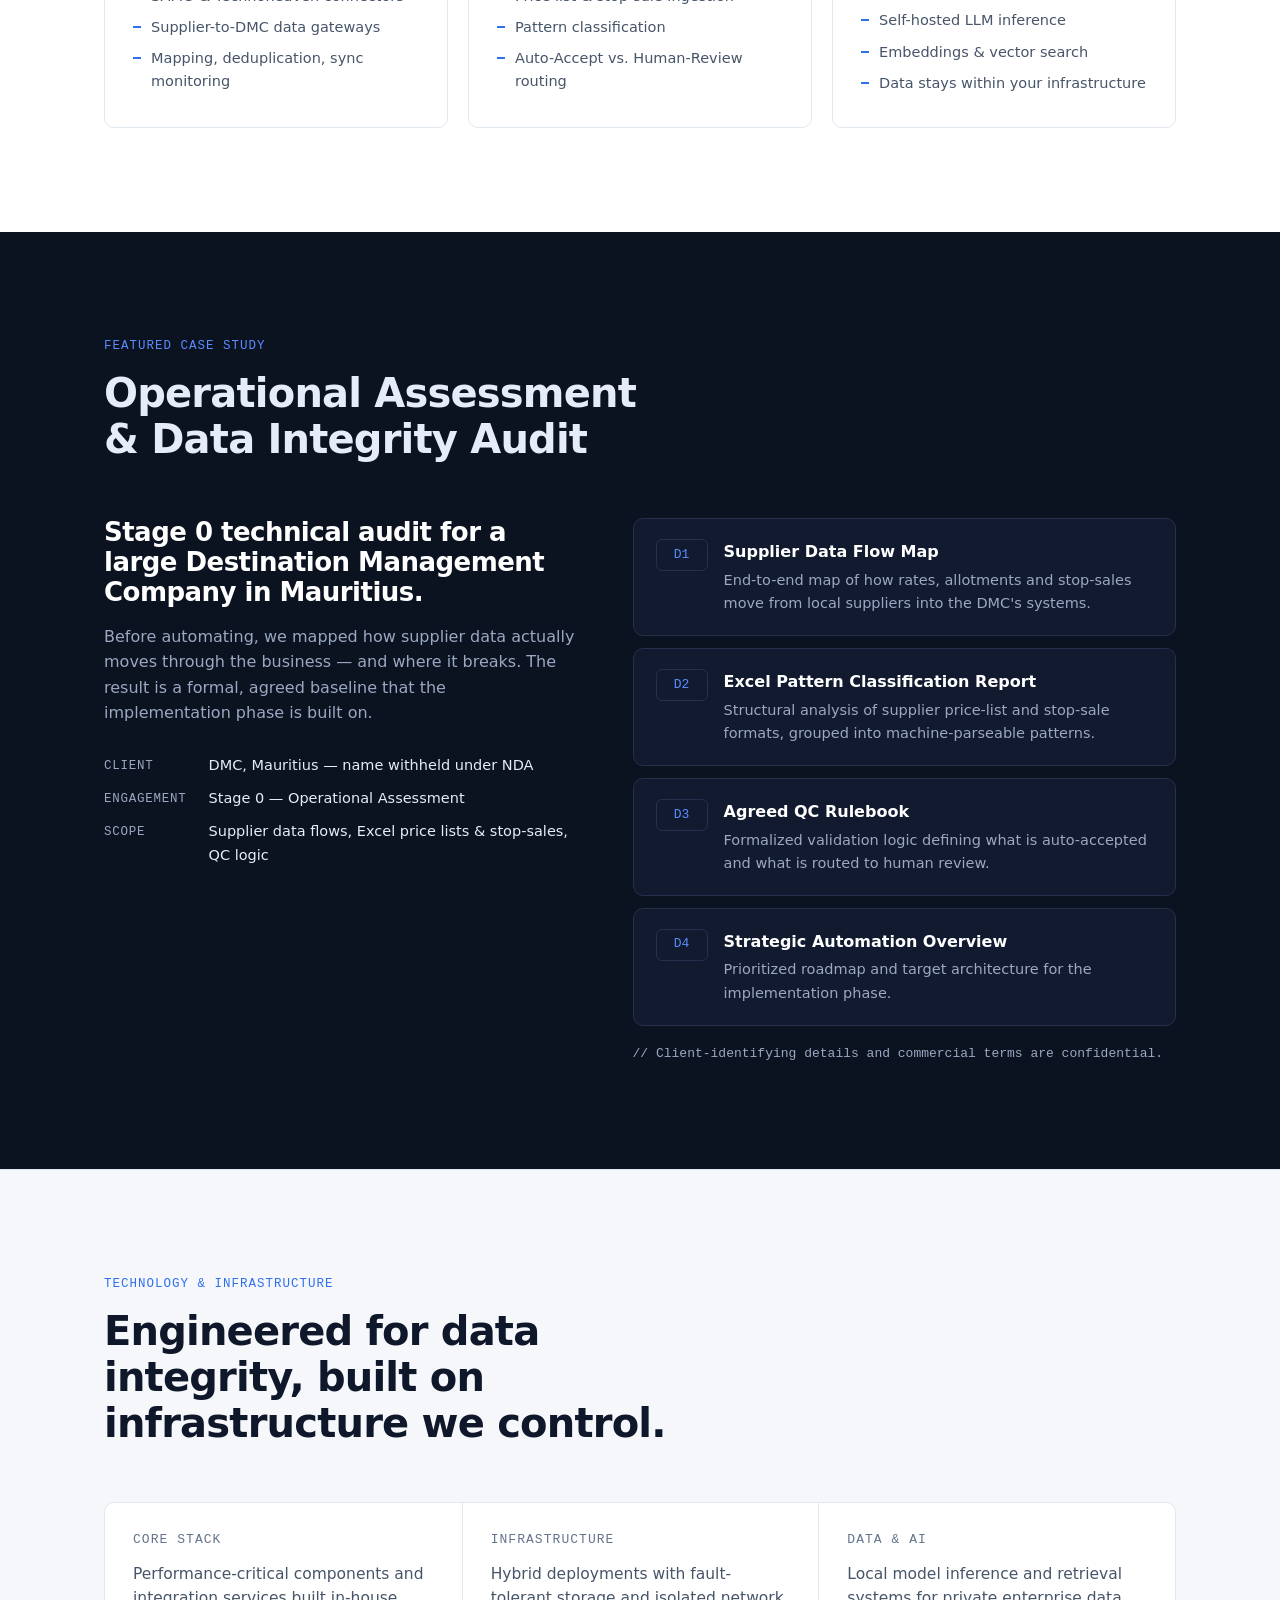
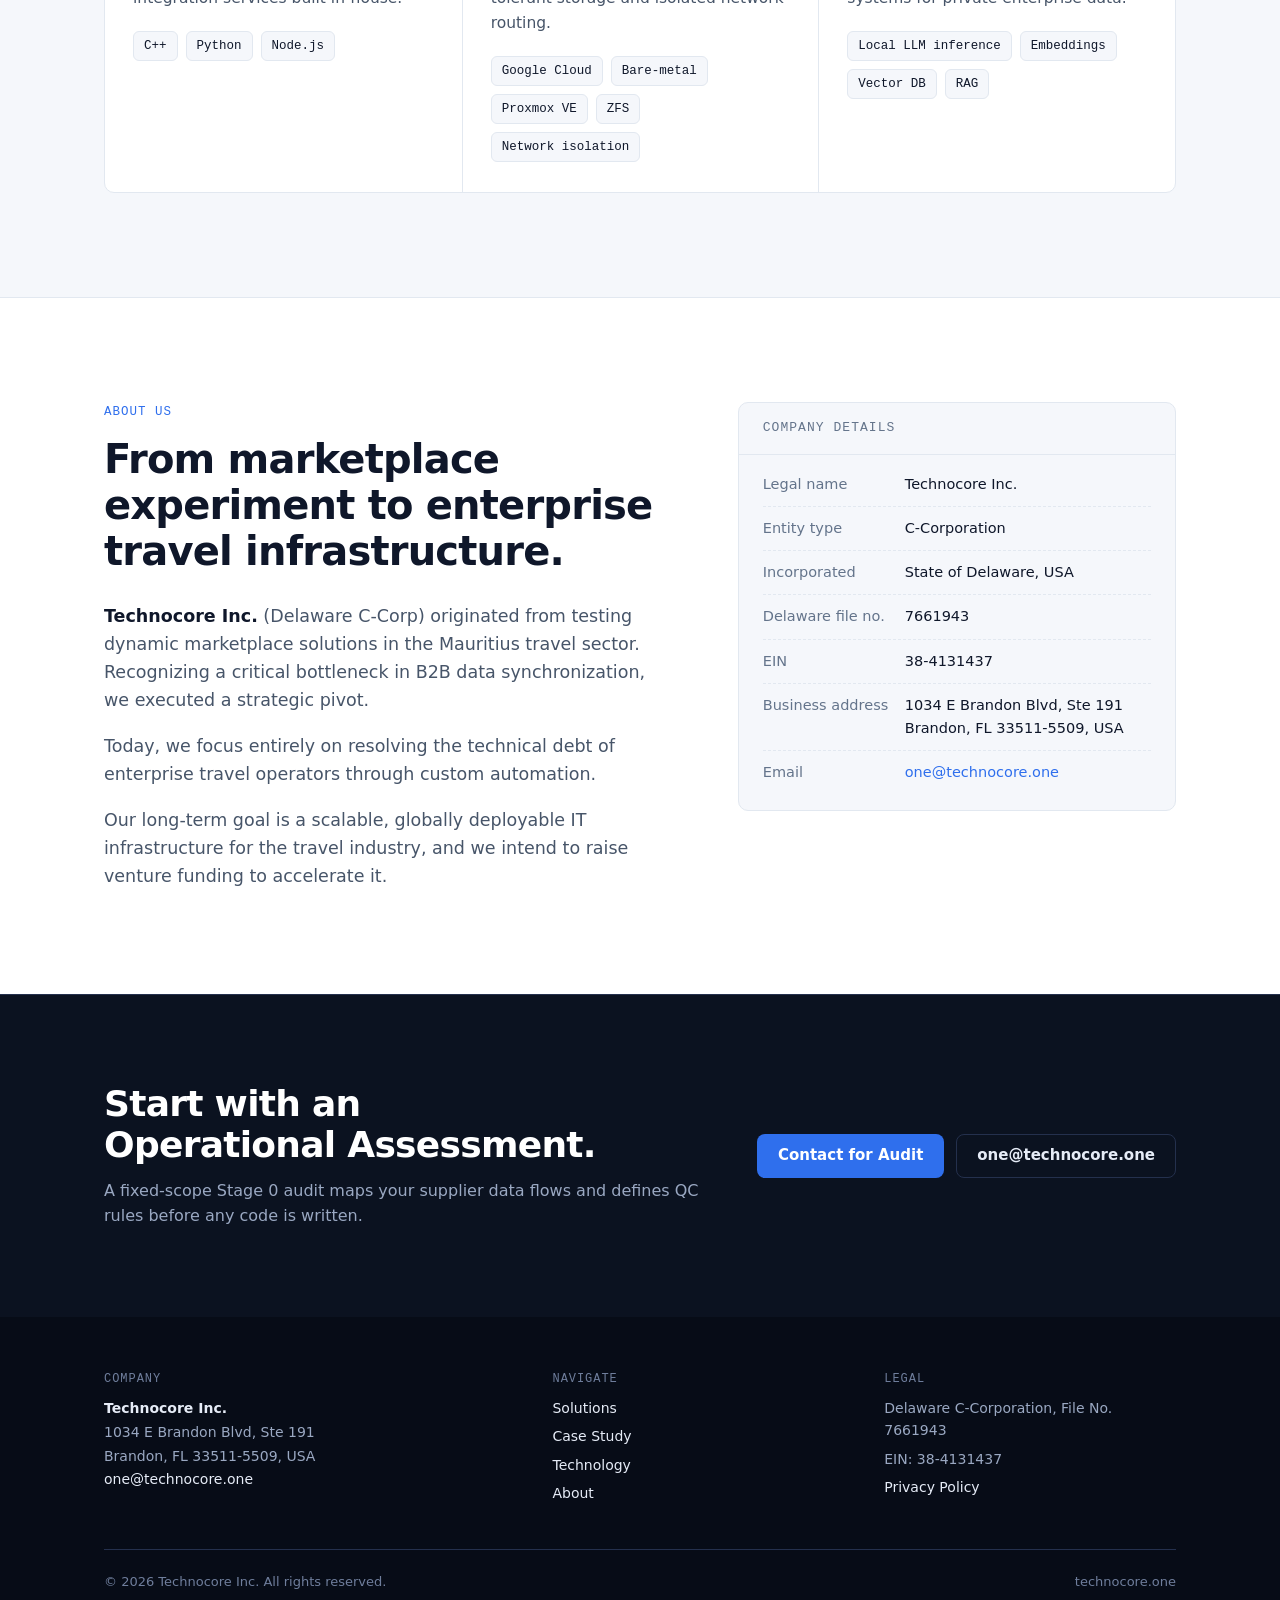
==== commit 22a58ea9: "Add Delaware file number and EIN Fill in company registration details in the company card, footer an" ====
--- a/index.html
+++ b/index.html
@@ -20,6 +20,8 @@
     "name": "Technocore Inc.",
     "url": "https://technocore.one/",
     "email": "one@technocore.one",
+    "legalName": "Technocore Inc.",
+    "taxID": "38-4131437",
     "description": "Enterprise workflow automation and IT solutions for travel companies.",
     "address": {
       "@type": "PostalAddress",
@@ -292,9 +294,8 @@
           <div><dt>Legal name</dt><dd>Technocore Inc.</dd></div>
           <div><dt>Entity type</dt><dd>C-Corporation</dd></div>
           <div><dt>Incorporated</dt><dd>State of Delaware, USA</dd></div>
-          <!-- TODO: fill in real values before publishing -->
-          <div><dt>Delaware file no.</dt><dd><span class="todo">[FILE&nbsp;NO.]</span></dd></div>
-          <div><dt>EIN</dt><dd><span class="todo">[XX-XXXXXXX]</span></dd></div>
+          <div><dt>Delaware file no.</dt><dd>7661943</dd></div>
+          <div><dt>EIN</dt><dd>38-4131437</dd></div>
           <div><dt>Business address</dt><dd>1034 E Brandon Blvd, Ste 191<br>Brandon, FL 33511-5509, USA</dd></div>
           <div><dt>Email</dt><dd><a href="mailto:one@technocore.one">one@technocore.one</a></dd></div>
         </dl>
@@ -341,8 +342,8 @@
       <div>
         <h4>Legal</h4>
         <ul>
-          <li>Delaware C-Corporation</li>
-          <li>EIN: <span class="todo">[XX-XXXXXXX]</span></li>
+          <li>Delaware C-Corporation, File No. 7661943</li>
+          <li>EIN: 38-4131437</li>
           <li><a href="privacy.html">Privacy Policy</a></li>
         </ul>
       </div>
--- a/styles.css
+++ b/styles.css
@@ -258,6 +258,3 @@
 .panel-bar i { width: 9px; height: 9px; border-radius: 50%; background: var(--line-dark); }
 .panel-bar span { margin-left: 10px; }
 .panel .flow { padding: 22px 20px 18px; }
-
-/* Placeholder that must be replaced before publishing — deliberately loud. */
-.todo { background: #FFE58F; color: #7A4F00; font-family: var(--mono); font-size: .9em; padding: 0 4px; border-radius: 3px; }
